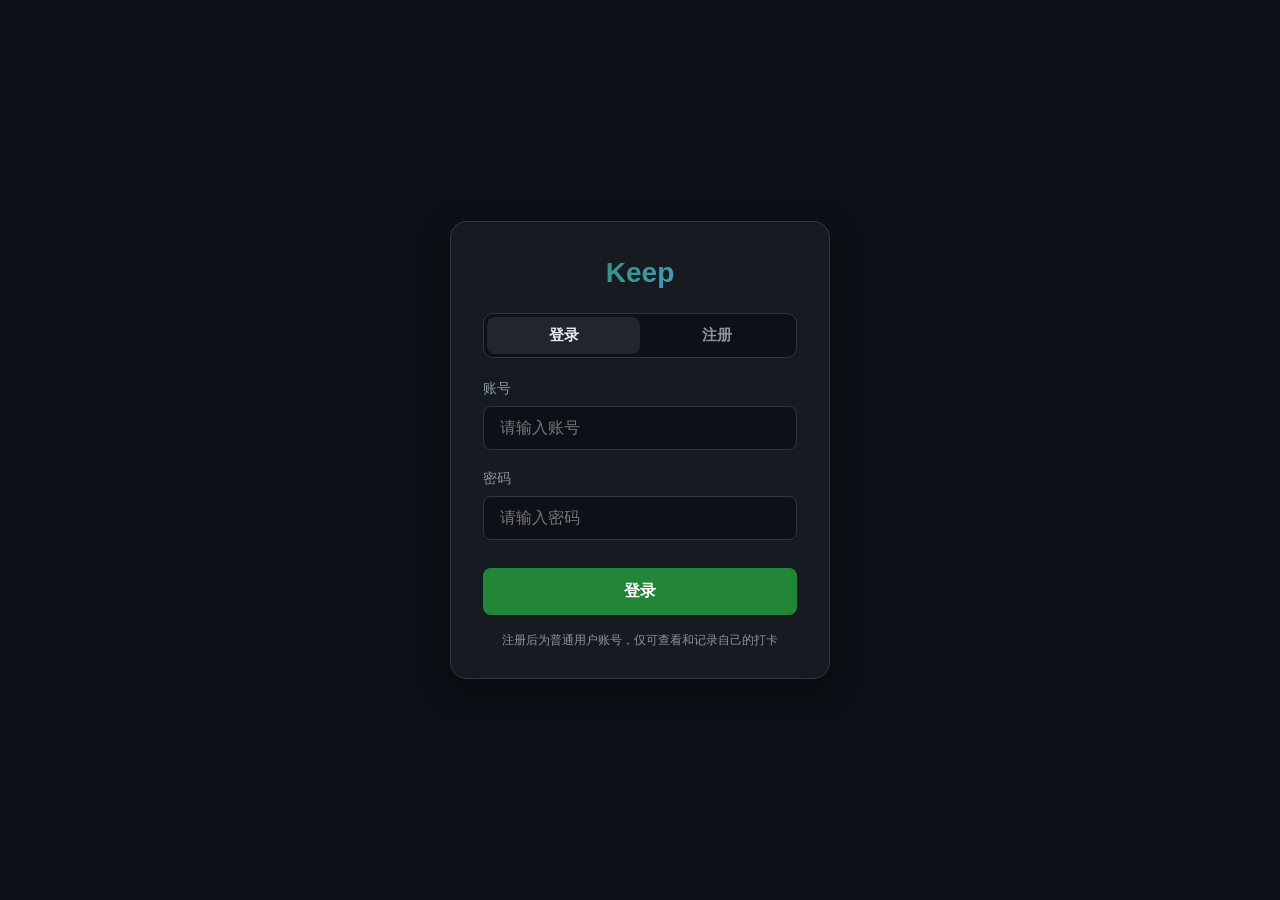
==== static/login.html @ f6de23e5 "更新" ====
<!DOCTYPE html>
<html lang="zh-CN">
<head>
    <meta charset="UTF-8">
    <meta name="viewport" content="width=device-width, initial-scale=1.0, maximum-scale=1.0, user-scalable=no">
    <meta name="theme-color" content="#0d1117">
    <title>Keep - 登录</title>
    <style>
        :root {
            --bg: #0d1117;
            --bg2: #161b22;
            --bg3: #21262d;
            --text: #e6edf3;
            --muted: #8b949e;
            --border: #30363d;
            --green: #238636;
            --green-hover: #2ea043;
            --danger: #f85149;
        }
        * { margin: 0; padding: 0; box-sizing: border-box; }
        body {
            background: var(--bg);
            color: var(--text);
            font-family: -apple-system, BlinkMacSystemFont, "Segoe UI", "PingFang SC", "Microsoft YaHei", sans-serif;
            min-height: 100vh;
            display: flex;
            align-items: center;
            justify-content: center;
            padding: 1.5rem 1rem;
        }
        .login-card {
            background: var(--bg2);
            border: 1px solid var(--border);
            border-radius: 16px;
            padding: 2.2rem 2rem 1.8rem;
            width: 100%;
            max-width: 380px;
            box-shadow: 0 10px 30px rgba(0,0,0,0.5);
        }
        h1 {
            text-align: center;
            font-size: 1.75rem;
            font-weight: 700;
            margin-bottom: 1.5rem;
            background: linear-gradient(135deg, #238636, #58a6ff);
            -webkit-background-clip: text;
            background-clip: text;
            -webkit-text-fill-color: transparent;
        }
        .tabs {
            display: flex;
            background: var(--bg);
            border: 1px solid var(--border);
            border-radius: 10px;
            padding: 3px;
            margin-bottom: 1.4rem;
        }
        .tab {
            flex: 1;
            text-align: center;
            padding: 0.5rem 0;
            border-radius: 8px;
            font-size: 0.95rem;
            font-weight: 600;
            color: var(--muted);
            cursor: pointer;
            transition: all 0.2s;
            border: none;
            background: transparent;
        }
        .tab.active {
            background: var(--bg3);
            color: var(--text);
        }
        .form-group {
            margin-bottom: 1.25rem;
        }
        label {
            display: block;
            font-size: 0.85rem;
            color: var(--muted);
            margin-bottom: 0.5rem;
        }
        input[type="text"], input[type="password"] {
            width: 100%;
            padding: 0.75rem 1rem;
            background: var(--bg);
            border: 1px solid var(--border);
            border-radius: 8px;
            color: var(--text);
            font-size: 1rem;
            transition: border-color 0.2s;
        }
        input[type="text"]:focus, input[type="password"]:focus {
            outline: none;
            border-color: var(--green);
        }
        .btn-login {
            width: 100%;
            padding: 0.8rem;
            background: var(--green);
            color: #fff;
            border: none;
            border-radius: 8px;
            font-size: 1rem;
            font-weight: 600;
            cursor: pointer;
            margin-top: 0.5rem;
            transition: background 0.2s;
        }
        .btn-login:hover { background: var(--green-hover); }
        .error-msg {
            color: var(--danger);
            font-size: 0.85rem;
            margin-top: 1rem;
            text-align: center;
            display: none;
        }
        .tip {
            text-align: center;
            font-size: 0.78rem;
            color: var(--muted);
            margin-top: 1.1rem;
        }
    </style>
</head>
<body>
    <div class="login-card">
        <h1>Keep</h1>
        <div class="tabs">
            <button class="tab active" id="tabLogin" onclick="switchTab('login')">登录</button>
            <button class="tab" id="tabRegister" onclick="switchTab('register')">注册</button>
        </div>

        <form id="loginForm" onsubmit="handleLogin(event)" style="display:block;">
            <div class="form-group">
                <label for="username">账号</label>
                <input type="text" id="username" placeholder="请输入账号" required autocomplete="username">
            </div>
            <div class="form-group">
                <label for="password">密码</label>
                <input type="password" id="password" placeholder="请输入密码" required autocomplete="current-password">
            </div>
            <button type="submit" class="btn-login" id="loginBtn">登录</button>
            <div class="error-msg" id="loginErr"></div>
        </form>

        <form id="registerForm" onsubmit="handleRegister(event)" style="display:none;">
            <div class="form-group">
                <label for="regUsername">账号</label>
                <input type="text" id="regUsername" placeholder="2-32 个字符" required autocomplete="username">
            </div>
            <div class="form-group">
                <label for="regPassword">密码</label>
                <input type="password" id="regPassword" placeholder="至少 6 位" required autocomplete="new-password">
            </div>
            <div class="form-group">
                <label for="regPassword2">确认密码</label>
                <input type="password" id="regPassword2" placeholder="再次输入密码" required autocomplete="new-password">
            </div>
            <button type="submit" class="btn-login" id="regBtn">注册</button>
            <div class="error-msg" id="regErr"></div>
        </form>

        <div class="tip" id="modeTip">注册后为普通用户账号，仅可查看和记录自己的打卡</div>
    </div>

    <script>
        function switchTab(mode) {
            document.getElementById('tabLogin').classList.toggle('active', mode === 'login');
            document.getElementById('tabRegister').classList.toggle('active', mode === 'register');
            document.getElementById('loginForm').style.display = mode === 'login' ? 'block' : 'none';
            document.getElementById('registerForm').style.display = mode === 'register' ? 'block' : 'none';
        }

        async function handleLogin(e) {
            e.preventDefault();
            const btn = document.getElementById('loginBtn');
            const errEl = document.getElementById('loginErr');
            errEl.style.display = 'none';
            btn.disabled = true;
            btn.textContent = '登录中...';

            const username = document.getElementById('username').value.trim();
            const password = document.getElementById('password').value;

            try {
                const res = await fetch('/api/login', {
                    method: 'POST',
                    headers: { 'Content-Type': 'application/json' },
                    body: JSON.stringify({ username, password })
                });

                if (res.ok) {
                    window.location.href = '/';
                } else {
                    const data = await res.json().catch(() => ({}));
                    errEl.textContent = data.error || '登录失败，请检查账号密码';
                    errEl.style.display = 'block';
                }
            } catch (err) {
                errEl.textContent = '网络请求失败，请稍后重试';
                errEl.style.display = 'block';
            } finally {
                btn.disabled = false;
                btn.textContent = '登录';
            }
        }

        async function handleRegister(e) {
            e.preventDefault();
            const btn = document.getElementById('regBtn');
            const errEl = document.getElementById('regErr');
            errEl.style.display = 'none';

            const username = document.getElementById('regUsername').value.trim();
            const password = document.getElementById('regPassword').value;
            const password2 = document.getElementById('regPassword2').value;

            if (password !== password2) {
                errEl.textContent = '两次输入的密码不一致';
                errEl.style.display = 'block';
                return;
            }

            btn.disabled = true;
            btn.textContent = '注册中...';

            try {
                const res = await fetch('/api/register', {
                    method: 'POST',
                    headers: { 'Content-Type': 'application/json' },
                    body: JSON.stringify({ username, password })
                });

                if (res.ok) {
                    window.location.href = '/';
                } else {
                    const data = await res.json().catch(() => ({}));
                    errEl.textContent = data.error || '注册失败，请稍后重试';
                    errEl.style.display = 'block';
                }
            } catch (err) {
                errEl.textContent = '网络请求失败，请稍后重试';
                errEl.style.display = 'block';
            } finally {
                btn.disabled = false;
                btn.textContent = '注册';
            }
        }
    </script>
</body>
</html>
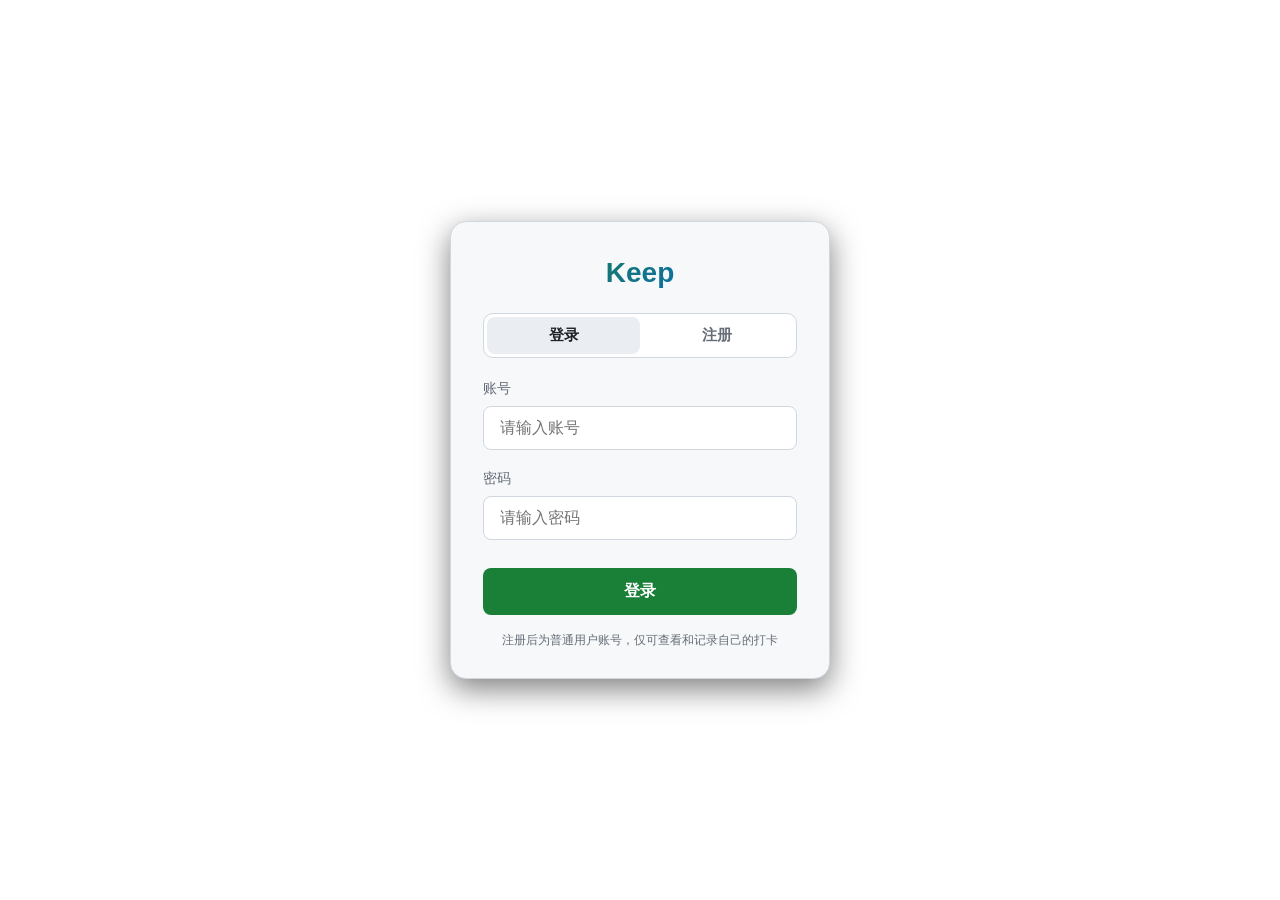
==== commit c78ef4db: "更新" ====
--- a/static/login.html
+++ b/static/login.html
@@ -5,6 +5,19 @@
     <meta name="viewport" content="width=device-width, initial-scale=1.0, maximum-scale=1.0, user-scalable=no">
     <meta name="theme-color" content="#0d1117">
     <title>Keep - 登录</title>
+    <script>
+    // 主题初始化：与主页面同步（localStorage keep_theme），避免闪烁
+    (function () {
+        var p = localStorage.getItem('keep_theme') || 'system';
+        var eff = p;
+        if (p === 'system') {
+            eff = (window.matchMedia && window.matchMedia('(prefers-color-scheme: dark)').matches) ? 'dark' : 'light';
+        }
+        document.documentElement.dataset.theme = eff;
+        var m = document.querySelector('meta[name="theme-color"]');
+        if (m) m.setAttribute('content', eff === 'dark' ? '#0d1117' : '#ffffff');
+    })();
+    </script>
     <style>
         :root {
             --bg: #0d1117;
@@ -16,6 +29,19 @@
             --green: #238636;
             --green-hover: #2ea043;
             --danger: #f85149;
+            --accent: #58a6ff;
+        }
+        html[data-theme="light"] {
+            --bg: #ffffff;
+            --bg2: #f6f8fa;
+            --bg3: #eaeef2;
+            --text: #1f2328;
+            --muted: #656d76;
+            --border: #d0d7de;
+            --green: #1a7f37;
+            --green-hover: #2da44e;
+            --danger: #cf222e;
+            --accent: #0969da;
         }
         * { margin: 0; padding: 0; box-sizing: border-box; }
         body {
@@ -42,7 +68,7 @@
             font-size: 1.75rem;
             font-weight: 700;
             margin-bottom: 1.5rem;
-            background: linear-gradient(135deg, #238636, #58a6ff);
+            background: linear-gradient(135deg, var(--green), var(--accent));
             -webkit-background-clip: text;
             background-clip: text;
             -webkit-text-fill-color: transparent;
@@ -116,6 +142,17 @@
             text-align: center;
             display: none;
         }
+        .reg-closed {
+            background: var(--bg);
+            border: 1px dashed var(--border);
+            border-radius: 10px;
+            padding: 1rem;
+            text-align: center;
+            font-size: 0.88rem;
+            color: var(--muted);
+            display: none;
+            margin-top: 0.25rem;
+        }
         .tip {
             text-align: center;
             font-size: 0.78rem;
@@ -161,17 +198,42 @@
             <button type="submit" class="btn-login" id="regBtn">注册</button>
             <div class="error-msg" id="regErr"></div>
         </form>
+        <div class="reg-closed" id="regClosed">注册未开放，请联系管理员开启</div>
 
         <div class="tip" id="modeTip">注册后为普通用户账号，仅可查看和记录自己的打卡</div>
     </div>
 
     <script>
+        let allowRegister = false;
+
         function switchTab(mode) {
             document.getElementById('tabLogin').classList.toggle('active', mode === 'login');
             document.getElementById('tabRegister').classList.toggle('active', mode === 'register');
             document.getElementById('loginForm').style.display = mode === 'login' ? 'block' : 'none';
             document.getElementById('registerForm').style.display = mode === 'register' ? 'block' : 'none';
-        }
+            const closed = document.getElementById('regClosed');
+            const btn = document.getElementById('regBtn');
+            if (mode === 'register') {
+                closed.style.display = allowRegister ? 'none' : 'block';
+                btn.disabled = !allowRegister;
+            }
+        }
+
+        // 读取注册开关（管理员在用户管理页开启后才允许注册）
+        async function loadRegStatus() {
+            try {
+                const res = await fetch('/api/config');
+                if (res.ok) {
+                    const d = await res.json();
+                    allowRegister = !!d.allow_register;
+                }
+            } catch (e) { /* 离线或请求失败时保持未开放 */ }
+            if (document.getElementById('registerForm').style.display === 'block') {
+                document.getElementById('regClosed').style.display = allowRegister ? 'none' : 'block';
+                document.getElementById('regBtn').disabled = !allowRegister;
+            }
+        }
+        loadRegStatus();
 
         async function handleLogin(e) {
             e.preventDefault();
@@ -249,5 +311,29 @@
             }
         }
     </script>
+    <script>
+    // 主题全局同步：主页面切换后本页实时跟随；系统模式跟随系统变化
+    (function () {
+        function applyFromStorage() {
+            var p = localStorage.getItem('keep_theme') || 'system';
+            var eff = p;
+            if (p === 'system') {
+                eff = (window.matchMedia && window.matchMedia('(prefers-color-scheme: dark)').matches) ? 'dark' : 'light';
+            }
+            document.documentElement.dataset.theme = eff;
+            var m = document.querySelector('meta[name="theme-color"]');
+            if (m) m.setAttribute('content', eff === 'dark' ? '#0d1117' : '#ffffff');
+        }
+        window.addEventListener('storage', function (e) {
+            if (e.key === 'keep_theme') applyFromStorage();
+        });
+        var mq = window.matchMedia && window.matchMedia('(prefers-color-scheme: dark)');
+        if (mq && mq.addEventListener) {
+            mq.addEventListener('change', function () {
+                if ((localStorage.getItem('keep_theme') || 'system') === 'system') applyFromStorage();
+            });
+        }
+    })();
+    </script>
 </body>
 </html>
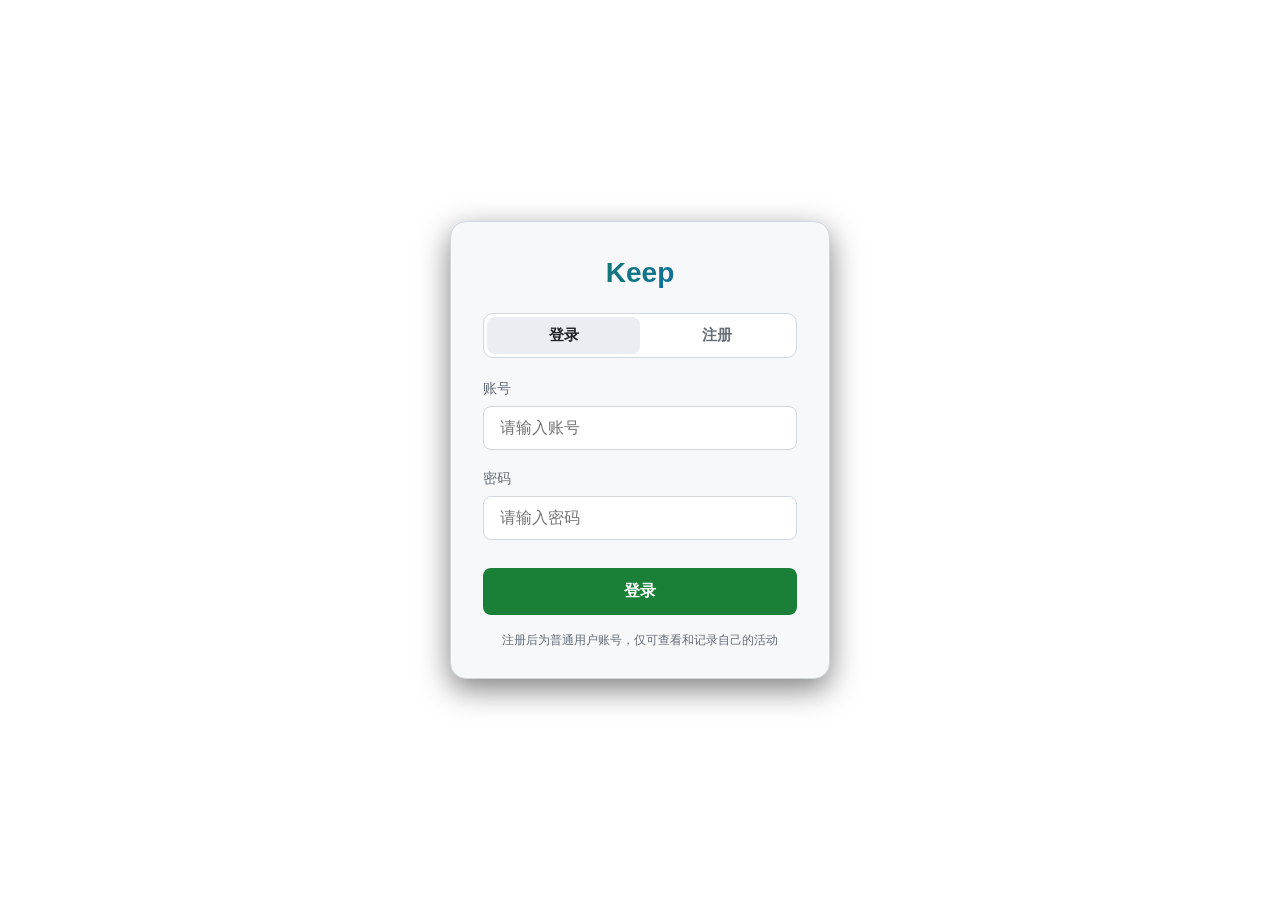
==== commit 065f081e: "添加备注" ====
--- a/static/login.html
+++ b/static/login.html
@@ -200,7 +200,7 @@
         </form>
         <div class="reg-closed" id="regClosed">注册未开放，请联系管理员开启</div>
 
-        <div class="tip" id="modeTip">注册后为普通用户账号，仅可查看和记录自己的打卡</div>
+        <div class="tip" id="modeTip">注册后为普通用户账号，仅可查看和记录自己的活动</div>
     </div>
 
     <script>
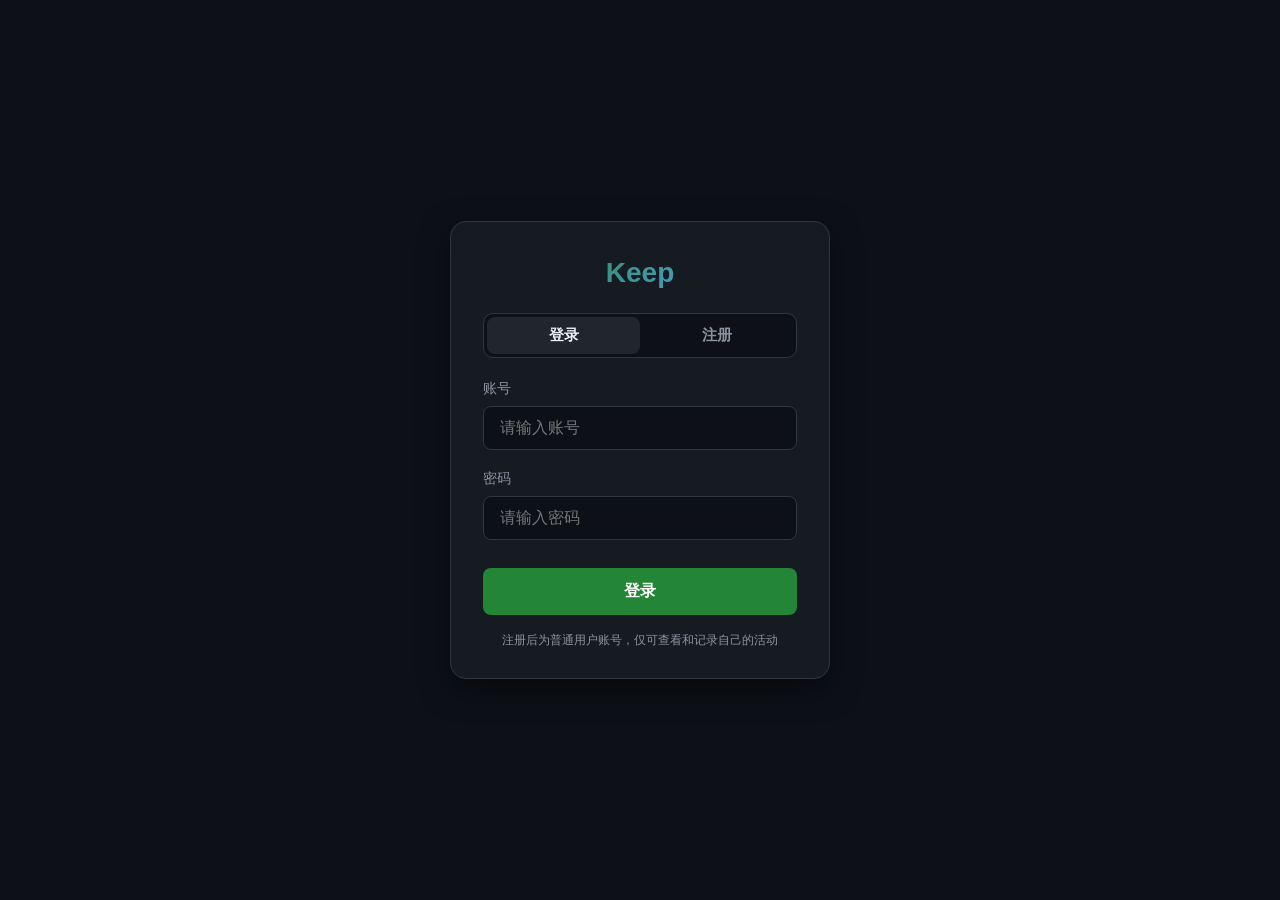
==== commit 9909ff58: "更新" ====
--- a/static/login.html
+++ b/static/login.html
@@ -4,20 +4,11 @@
     <meta charset="UTF-8">
     <meta name="viewport" content="width=device-width, initial-scale=1.0, maximum-scale=1.0, user-scalable=no">
     <meta name="theme-color" content="#0d1117">
+    <link rel="manifest" href="/manifest.json">
+    <link rel="apple-touch-icon" href="/apple-touch-icon.png">
+    <link rel="icon" type="image/png" sizes="192x192" href="/icon-192.png">
     <title>Keep - 登录</title>
-    <script>
-    // 主题初始化：与主页面同步（localStorage keep_theme），避免闪烁
-    (function () {
-        var p = localStorage.getItem('keep_theme') || 'system';
-        var eff = p;
-        if (p === 'system') {
-            eff = (window.matchMedia && window.matchMedia('(prefers-color-scheme: dark)').matches) ? 'dark' : 'light';
-        }
-        document.documentElement.dataset.theme = eff;
-        var m = document.querySelector('meta[name="theme-color"]');
-        if (m) m.setAttribute('content', eff === 'dark' ? '#0d1117' : '#ffffff');
-    })();
-    </script>
+    <script src="/theme.js"></script>
     <style>
         :root {
             --bg: #0d1117;
@@ -312,28 +303,11 @@
         }
     </script>
     <script>
-    // 主题全局同步：主页面切换后本页实时跟随；系统模式跟随系统变化
-    (function () {
-        function applyFromStorage() {
-            var p = localStorage.getItem('keep_theme') || 'system';
-            var eff = p;
-            if (p === 'system') {
-                eff = (window.matchMedia && window.matchMedia('(prefers-color-scheme: dark)').matches) ? 'dark' : 'light';
-            }
-            document.documentElement.dataset.theme = eff;
-            var m = document.querySelector('meta[name="theme-color"]');
-            if (m) m.setAttribute('content', eff === 'dark' ? '#0d1117' : '#ffffff');
-        }
-        window.addEventListener('storage', function (e) {
-            if (e.key === 'keep_theme') applyFromStorage();
+    if ('serviceWorker' in navigator) {
+        window.addEventListener('load', () => {
+            navigator.serviceWorker.register('/sw.js').catch(() => {});
         });
-        var mq = window.matchMedia && window.matchMedia('(prefers-color-scheme: dark)');
-        if (mq && mq.addEventListener) {
-            mq.addEventListener('change', function () {
-                if ((localStorage.getItem('keep_theme') || 'system') === 'system') applyFromStorage();
-            });
-        }
-    })();
+    }
     </script>
 </body>
 </html>
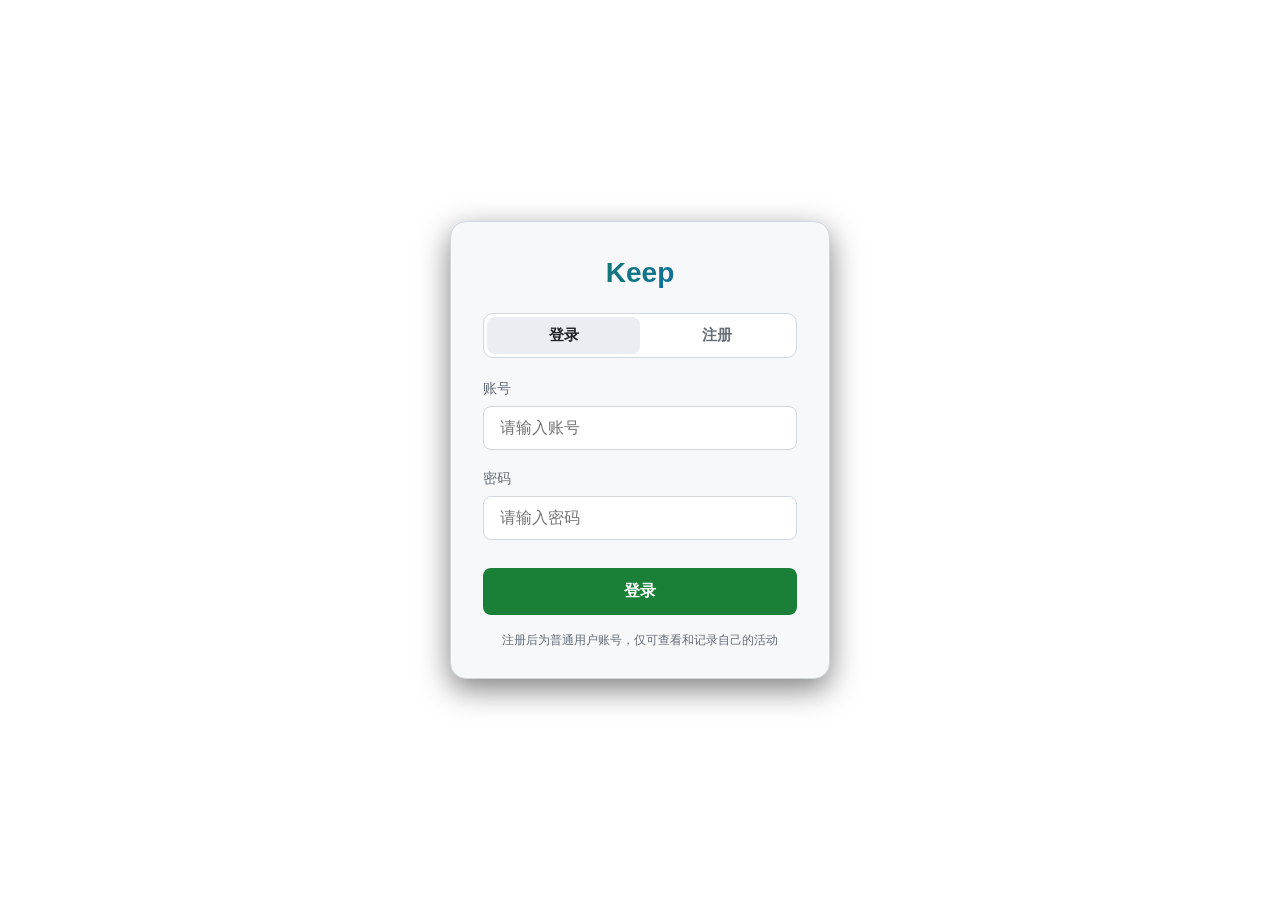
==== commit f3260b55: "Revert "1" This reverts commit 09d2488034c54d8fd66ddbb72717083385e208b6." ====
--- a/static/login.html
+++ b/static/login.html
@@ -8,7 +8,19 @@
     <link rel="apple-touch-icon" href="/apple-touch-icon.png">
     <link rel="icon" type="image/png" sizes="192x192" href="/icon-192.png">
     <title>Keep - 登录</title>
-    <script src="/theme.js"></script>
+    <script>
+    // 主题初始化：与主页面同步（localStorage keep_theme），避免闪烁
+    (function () {
+        var p = localStorage.getItem('keep_theme') || 'system';
+        var eff = p;
+        if (p === 'system') {
+            eff = (window.matchMedia && window.matchMedia('(prefers-color-scheme: dark)').matches) ? 'dark' : 'light';
+        }
+        document.documentElement.dataset.theme = eff;
+        var m = document.querySelector('meta[name="theme-color"]');
+        if (m) m.setAttribute('content', eff === 'dark' ? '#0d1117' : '#ffffff');
+    })();
+    </script>
     <style>
         :root {
             --bg: #0d1117;
@@ -303,6 +315,30 @@
         }
     </script>
     <script>
+    // 主题全局同步：主页面切换后本页实时跟随；系统模式跟随系统变化
+    (function () {
+        function applyFromStorage() {
+            var p = localStorage.getItem('keep_theme') || 'system';
+            var eff = p;
+            if (p === 'system') {
+                eff = (window.matchMedia && window.matchMedia('(prefers-color-scheme: dark)').matches) ? 'dark' : 'light';
+            }
+            document.documentElement.dataset.theme = eff;
+            var m = document.querySelector('meta[name="theme-color"]');
+            if (m) m.setAttribute('content', eff === 'dark' ? '#0d1117' : '#ffffff');
+        }
+        window.addEventListener('storage', function (e) {
+            if (e.key === 'keep_theme') applyFromStorage();
+        });
+        var mq = window.matchMedia && window.matchMedia('(prefers-color-scheme: dark)');
+        if (mq && mq.addEventListener) {
+            mq.addEventListener('change', function () {
+                if ((localStorage.getItem('keep_theme') || 'system') === 'system') applyFromStorage();
+            });
+        }
+    })();
+    </script>
+    <script>
     if ('serviceWorker' in navigator) {
         window.addEventListener('load', () => {
             navigator.serviceWorker.register('/sw.js').catch(() => {});
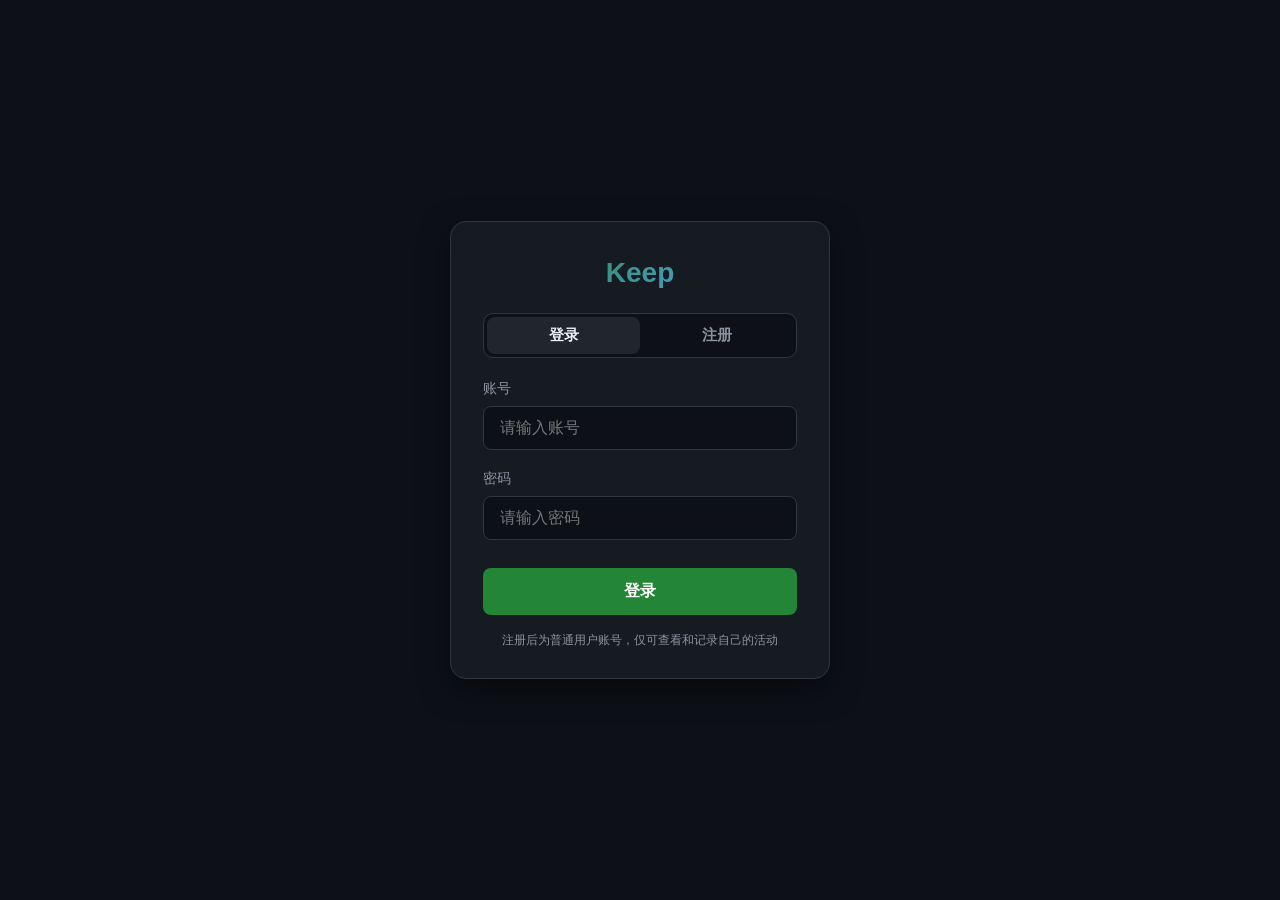
==== commit 20261e5f: "更新" ====
--- a/static/login.html
+++ b/static/login.html
@@ -8,19 +8,7 @@
     <link rel="apple-touch-icon" href="/apple-touch-icon.png">
     <link rel="icon" type="image/png" sizes="192x192" href="/icon-192.png">
     <title>Keep - 登录</title>
-    <script>
-    // 主题初始化：与主页面同步（localStorage keep_theme），避免闪烁
-    (function () {
-        var p = localStorage.getItem('keep_theme') || 'system';
-        var eff = p;
-        if (p === 'system') {
-            eff = (window.matchMedia && window.matchMedia('(prefers-color-scheme: dark)').matches) ? 'dark' : 'light';
-        }
-        document.documentElement.dataset.theme = eff;
-        var m = document.querySelector('meta[name="theme-color"]');
-        if (m) m.setAttribute('content', eff === 'dark' ? '#0d1117' : '#ffffff');
-    })();
-    </script>
+    <script src="/theme.js"></script>
     <style>
         :root {
             --bg: #0d1117;
@@ -315,30 +303,6 @@
         }
     </script>
     <script>
-    // 主题全局同步：主页面切换后本页实时跟随；系统模式跟随系统变化
-    (function () {
-        function applyFromStorage() {
-            var p = localStorage.getItem('keep_theme') || 'system';
-            var eff = p;
-            if (p === 'system') {
-                eff = (window.matchMedia && window.matchMedia('(prefers-color-scheme: dark)').matches) ? 'dark' : 'light';
-            }
-            document.documentElement.dataset.theme = eff;
-            var m = document.querySelector('meta[name="theme-color"]');
-            if (m) m.setAttribute('content', eff === 'dark' ? '#0d1117' : '#ffffff');
-        }
-        window.addEventListener('storage', function (e) {
-            if (e.key === 'keep_theme') applyFromStorage();
-        });
-        var mq = window.matchMedia && window.matchMedia('(prefers-color-scheme: dark)');
-        if (mq && mq.addEventListener) {
-            mq.addEventListener('change', function () {
-                if ((localStorage.getItem('keep_theme') || 'system') === 'system') applyFromStorage();
-            });
-        }
-    })();
-    </script>
-    <script>
     if ('serviceWorker' in navigator) {
         window.addEventListener('load', () => {
             navigator.serviceWorker.register('/sw.js').catch(() => {});
